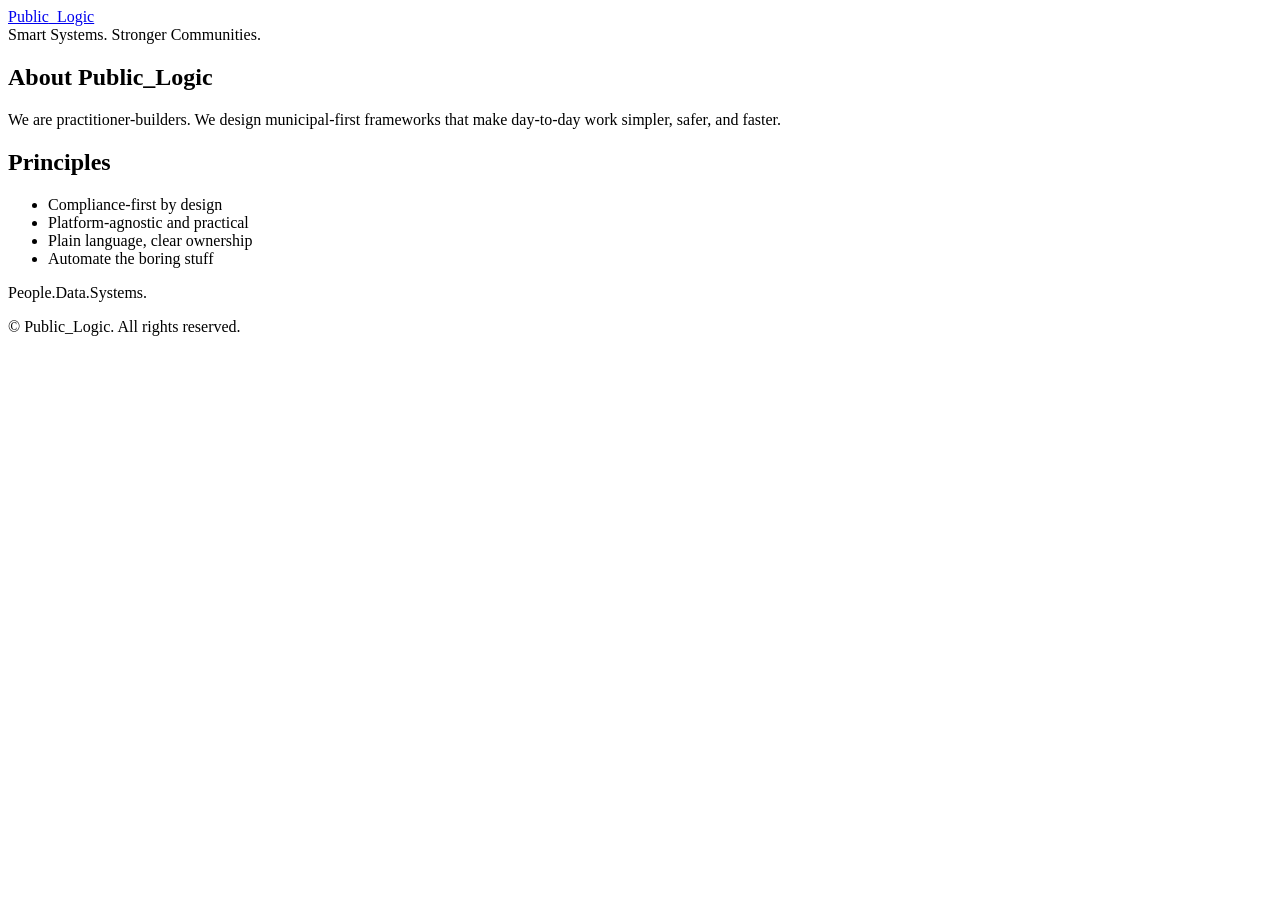
==== about.html @ 9dace274 "Add files via upload" ====
<!DOCTYPE html>
<html lang="en">
<head>
  <meta charset="utf-8"/>
  <meta name="viewport" content="width=device-width, initial-scale=1"/>
  <title>About — Public_Logic</title>
  <link rel="stylesheet" href="css/style.css">
</head>
<body>
<header role="banner">
  <div class="container wrap">
    <a class="brand" href="index.html" aria-label="Public Logic home">Public<span class="brand-underscore">_</span>Logic</a>
    <div class="strap">Smart Systems. Stronger Communities.</div>
  </div>
</header>

<main class="container">
  <section class="section">
    <h2>About Public_Logic</h2>
    <p class="lead">We are practitioner-builders. We design municipal-first frameworks that make day-to-day work simpler, safer, and faster.</p>
  </section>
  <section class="section">
    <h2>Principles</h2>
    <ul>
      <li>Compliance-first by design</li>
      <li>Platform-agnostic and practical</li>
      <li>Plain language, clear ownership</li>
      <li>Automate the boring stuff</li>
    </ul>
  </section>
</main>

<footer role="contentinfo">
  <p>People.Data.Systems.</p>
  <p>© <span id="year"></span> Public_Logic. All rights reserved.</p>
</footer>
<script src="js/main.js"></script>
</body>
</html>
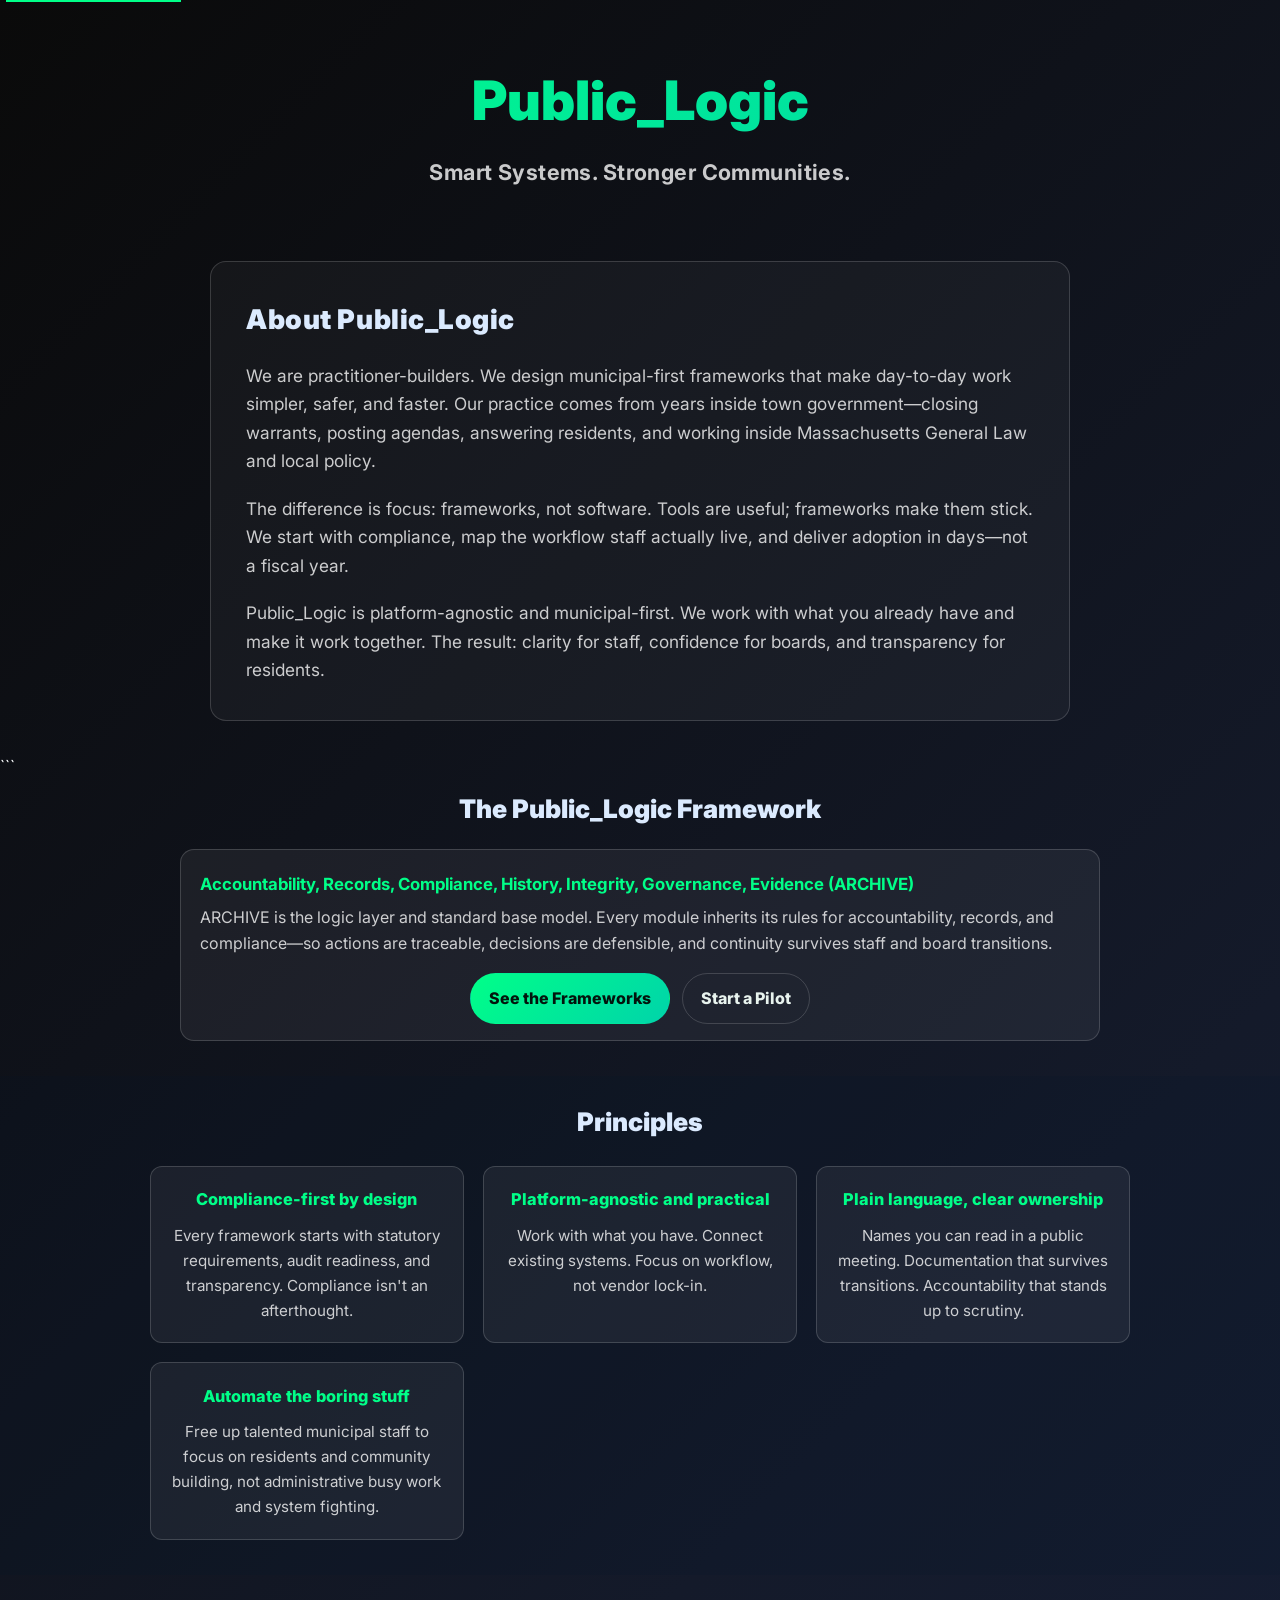
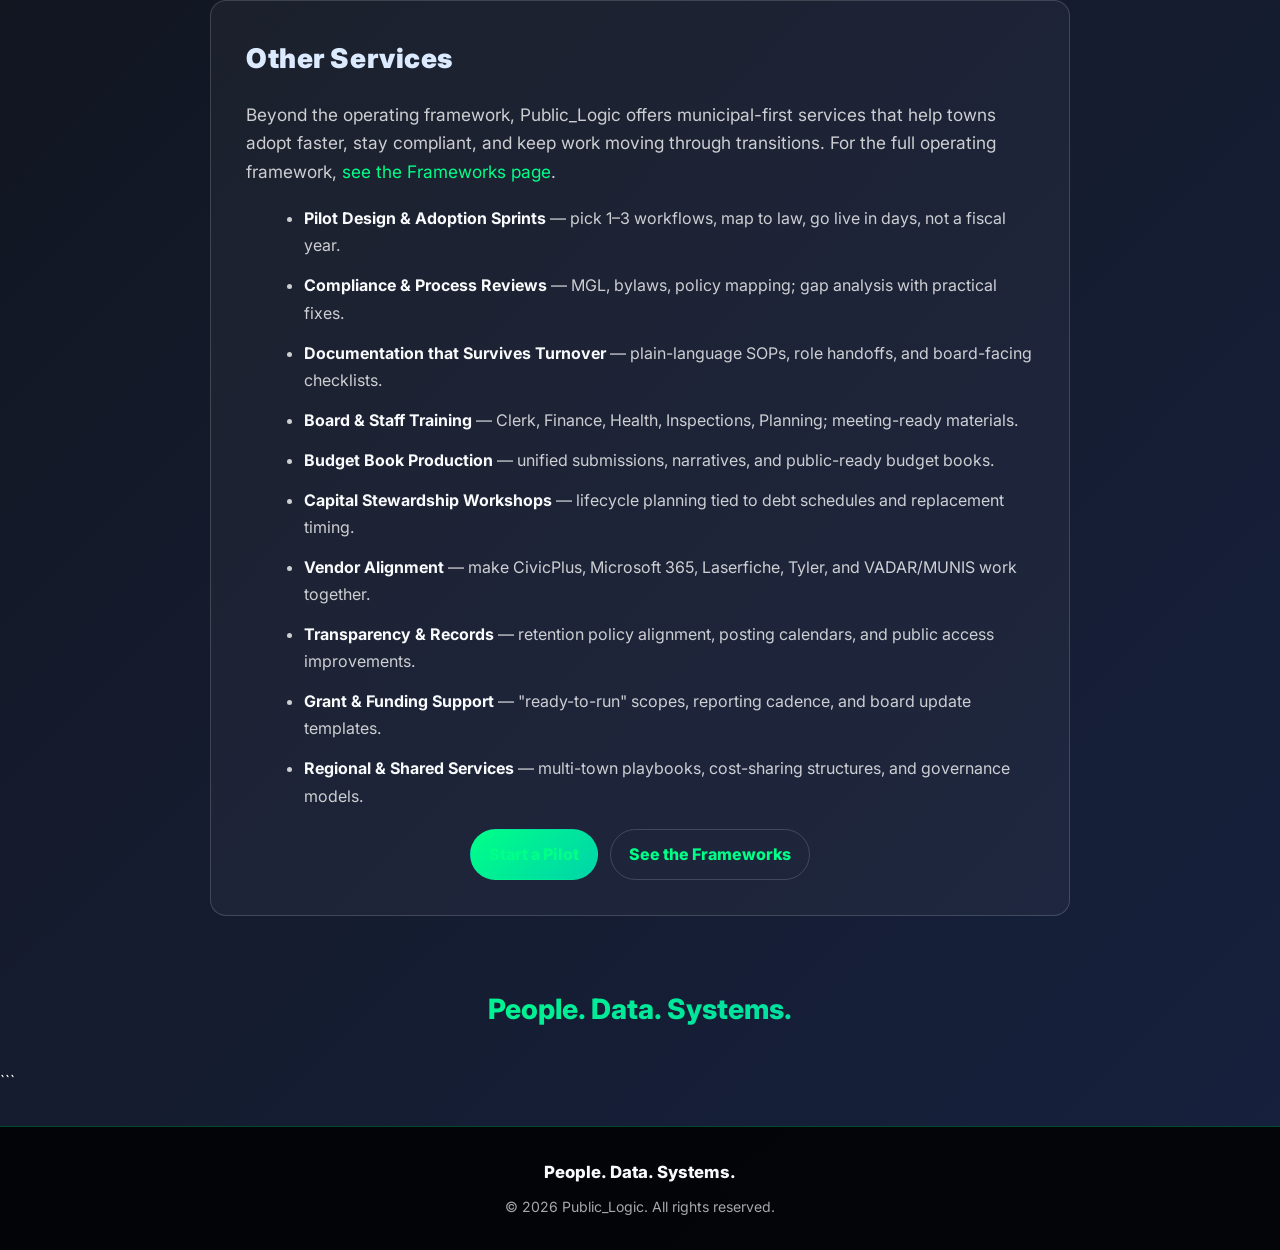
==== commit ef138b5b: "Update about.html" ====
--- a/about.html
+++ b/about.html
@@ -1,39 +1,315 @@
 <!DOCTYPE html>
+
 <html lang="en">
 <head>
   <meta charset="utf-8"/>
   <meta name="viewport" content="width=device-width, initial-scale=1"/>
-  <title>About — Public_Logic</title>
-  <link rel="stylesheet" href="css/style.css">
+  <title>About Public_Logic — Municipal-First Frameworks for Town Government</title>
+
+  <!-- SEO -->
+
+  <meta name="description" content="Public_Logic is a municipal-first framework practice. Practitioner-builders who design compliance-forward operating frameworks so staff, boards, and residents get clarity—implemented in days, not years."/>
+  <meta name="keywords" content="municipal frameworks, town government, compliance, clerk, warrants, budget, capital planning, meetings, inspections, health, parks, retention"/>
+  <meta name="author" content="Public_Logic"/>
+  <meta name="robots" content="index, follow"/>
+
+  <!-- Open Graph -->
+
+  <meta property="og:type" content="website"/>
+  <meta property="og:title" content="Public_Logic — Smart Systems. Stronger Communities."/>
+  <meta property="og:description" content="Practitioner-built, municipal-first frameworks that make day-to-day work simpler, safer, and faster."/>
+  <meta property="og:url" content="https://publiclogic.org/about.html"/>
+  <meta property="og:image" content="https://publiclogic.org/assets/og-publiclogic.png"/>
+  <meta property="og:image:alt" content="Public_Logic: Smart Systems. Stronger Communities."/>
+
+  <!-- Canonical -->
+
+  <link rel="canonical" href="https://publiclogic.org/about.html"/>
+
+  <!-- Fonts & Styles -->
+
+  <link rel="preconnect" href="https://fonts.googleapis.com" crossorigin>
+  <link rel="preconnect" href="https://fonts.gstatic.com" crossorigin>
+  <link href="https://fonts.googleapis.com/css2?family=Inter:wght@400;600;800;900&display=swap" rel="stylesheet"/>
+
+  <!-- Structured Data -->
+
+  <script type="application/ld+json">
+  {
+    "@context":"https://schema.org",
+    "@type":"Organization",
+    "name":"Public_Logic",
+    "url":"https://publiclogic.org",
+    "description":"Municipal-first framework practice delivering compliance-forward operating frameworks for towns.",
+    "logo":"https://publiclogic.org/assets/logo-publiclogic.png",
+    "founder": {"@type": "Person", "name": "Nathan"},
+    "areaServed": {"@type": "Country", "name": "United States"},
+    "serviceType": "Municipal Government Frameworks"
+  }
+  </script>
+
+  <style>
+    :root{
+      --pl-green:#00ff88;
+      --pl-light:#f8fafc;
+      --grad:linear-gradient(135deg,#00ff88 0%,#00d4aa 100%);
+      --glass:rgba(255,255,255,.06);
+      --border:rgba(255,255,255,.16);
+      --muted:rgba(255,255,255,.78);
+      --card:rgba(255,255,255,.04);
+    }
+
+    *{box-sizing:border-box}
+    html:focus-within{scroll-behavior:smooth}
+    body{
+      margin:0;
+      font-family:'Inter',system-ui,-apple-system,Segoe UI,Roboto,sans-serif;
+      background:linear-gradient(135deg,#0a0a0a,#141a2a 55%,#16213e);
+      color:var(--pl-light);
+      line-height:1.65;
+      text-rendering:optimizeLegibility;
+    }
+    .container{max-width:1080px;margin:0 auto;padding:0 18px}
+
+    /* Hero */
+    .hero{padding:3.5rem 1rem 2rem;text-align:center}
+    .hero h1{
+      font-size:clamp(1.9rem,6.5vw,3.4rem);font-weight:900;margin:0 0 .6rem;
+      background:var(--grad);-webkit-background-clip:text;-webkit-text-fill-color:transparent
+    }
+    .hero-tagline{
+      font-size:clamp(1.1rem,3vw,1.35rem);font-weight:700;margin:0 0 1.2rem;
+      color:var(--muted);letter-spacing:.02em
+    }
+
+    /* About */
+    .about{padding:1.2rem 1rem 2rem}
+    .about-content{
+      max-width:860px;margin:0 auto;
+      background:var(--card);border:1px solid var(--border);
+      border-radius:16px;padding:2.2rem
+    }
+    .about h2{
+      font-size:1.7rem;font-weight:900;margin:0 0 1.2rem;color:#dbeafe;letter-spacing:.02em
+    }
+    .about p{font-size:1.08rem;color:var(--muted);margin:0 0 1.2rem}
+    .about p:last-child{margin-bottom:0}
+
+    /* Framework summary */
+    .framework{padding:.5rem 1rem 2.2rem}
+    .framework h2{font-size:1.6rem;font-weight:900;color:#dbeafe;text-align:center;margin:0 0 1.2rem}
+    .arch-card{
+      max-width:920px;margin:0 auto;background:var(--glass);border:1px solid var(--border);
+      border-radius:14px;padding:1.2rem 1.2rem 1rem
+    }
+    .arch-card h3{margin:.1rem 0 .35rem;font-size:1.05rem;color:var(--pl-green)}
+    .arch-card p{margin:.2rem 0;color:var(--muted)}
+    .cta-row{display:flex;gap:.8rem;justify-content:center;flex-wrap:wrap;margin-top:1rem}
+    .btn{
+      border:1px solid var(--border);border-radius:999px;
+      padding:.7rem 1.1rem;font-weight:800;color:#e8f3ee;text-decoration:none;
+      display:inline-flex;align-items:center;gap:.5rem;
+      transition:all 0.3s ease;
+    }
+    .btn-primary{background:var(--grad);color:#03140d;border-color:transparent}
+    .btn:hover{
+      border-color:rgba(0,255,136,.5);
+      transform:translateY(-1px);
+    }
+    .btn-primary:hover{
+      box-shadow:0 4px 15px rgba(0,255,136,.25);
+    }
+
+    /* Principles */
+    .principles{padding:1.6rem 1rem 2.2rem;background:rgba(0,20,40,.15)}
+    .principles h2{text-align:center;font-size:1.6rem;font-weight:900;margin:0 0 1.4rem;color:#dbeafe}
+    .principles-grid{
+      display:grid;grid-template-columns:repeat(auto-fit,minmax(240px,1fr));
+      gap:1.2rem;max-width:980px;margin:0 auto
+    }
+    .principle{
+      background:var(--glass);border:1px solid var(--border);border-radius:12px;padding:1.2rem;text-align:center;
+      transition:all 0.3s ease;
+    }
+    .principle:hover{
+      transform:translateY(-2px);
+      border-color:rgba(0,255,136,.3);
+    }
+    .principle h3{font-size:1.02rem;font-weight:800;margin:0 0 .6rem;color:var(--pl-green)}
+    .principle p{margin:0;color:var(--muted);font-size:.95rem}
+
+    /* Services */
+    .services{padding:1.6rem 1rem 2.2rem}
+    .services .about-content{max-width:860px}
+    .services ul{margin:0 0 1.2rem 1.1rem;line-height:1.7}
+    .services li{margin-bottom:.8rem;color:var(--muted)}
+    .services strong{color:var(--pl-light)}
+    .services a{color:var(--pl-green);text-decoration:none}
+    .services a:hover{text-decoration:underline}
+
+    /* Mission */
+    .mission{padding:2.2rem 1rem;text-align:center}
+    .mission-text{
+      font-size:clamp(1.15rem,4vw,1.75rem);font-weight:800;max-width:680px;margin:0 auto;
+      background:var(--grad);-webkit-background-clip:text;-webkit-text-fill-color:transparent
+    }
+
+    /* Footer */
+    footer{
+      background:rgba(0,0,0,.85);border-top:1px solid rgba(0,255,136,.28);
+      text-align:center;padding:2rem 1rem;margin-top:2rem
+    }
+    .footer-brand{font-weight:800;margin-bottom:.5rem;font-size:1.05rem}
+    .footer-legal{font-size:.88rem;color:rgba(255,255,255,.65);margin-top:.4rem}
+
+    @media (max-width:720px){
+      .about-content{padding:1.6rem}
+      .principles-grid{grid-template-columns:1fr}
+      .cta-row{flex-direction:column;align-items:center}
+    }
+
+    /* Skip link for accessibility */
+    .skip-link{
+      position:absolute;top:-40px;left:6px;
+      background:var(--pl-green);color:#03140d;
+      padding:8px;text-decoration:none;font-weight:700;
+      transition:top 0.3s;z-index:9999;
+    }
+    .skip-link:focus{top:6px}
+  </style>
+
 </head>
+
 <body>
-<header role="banner">
-  <div class="container wrap">
-    <a class="brand" href="index.html" aria-label="Public Logic home">Public<span class="brand-underscore">_</span>Logic</a>
-    <div class="strap">Smart Systems. Stronger Communities.</div>
+  <!-- Skip link for accessibility -->
+  <a href="#main" class="skip-link">Skip to main content</a>
+
+  <!-- About page hero -->
+
+  <section class="hero" aria-labelledby="about-hero">
+    <div class="container">
+      <h1 id="about-hero">Public_Logic</h1>
+      <p class="hero-tagline">Smart Systems. Stronger Communities.</p>
+    </div>
+  </section>
+
+  <main id="main" tabindex="-1">
+    <!-- About -->
+    <section class="about" aria-labelledby="about-title">
+      <div class="container">
+        <div class="about-content">
+          <h2 id="about-title">About Public_Logic</h2>
+          <p>
+            We are practitioner-builders. We design municipal-first frameworks that make day-to-day work simpler, safer, and faster.
+            Our practice comes from years inside town government—closing warrants, posting agendas, answering residents, and working inside Massachusetts General Law and local policy.
+          </p>
+          <p>
+            The difference is focus: frameworks, not software. Tools are useful; frameworks make them stick. We start with compliance, map the workflow staff actually live, and deliver adoption in days—not a fiscal year.
+          </p>
+          <p>
+            Public_Logic is platform-agnostic and municipal-first. We work with what you already have and make it work together. The result: clarity for staff, confidence for boards, and transparency for residents.
+          </p>
+        </div>
+      </div>
+    </section>
+
+```
+<!-- Framework summary -->
+<section id="framework" class="framework" aria-labelledby="framework-title">
+  <div class="container">
+    <h2 id="framework-title">The Public_Logic Framework</h2>
+
+    <div class="arch-card" aria-labelledby="archive-title">
+      <h3 id="archive-title">Accountability, Records, Compliance, History, Integrity, Governance, Evidence (ARCHIVE)</h3>
+      <p>
+        ARCHIVE is the logic layer and standard base model. Every module inherits its rules for accountability, records, and compliance—so actions are traceable, decisions are defensible, and continuity survives staff and board transitions.
+      </p>
+      <div class="cta-row" role="group" aria-label="Framework actions">
+        <a class="btn btn-primary" href="framework.html">See the Frameworks</a>
+        <a class="btn" href="contact.html">Start a Pilot</a>
+      </div>
+    </div>
   </div>
-</header>
-
-<main class="container">
-  <section class="section">
-    <h2>About Public_Logic</h2>
-    <p class="lead">We are practitioner-builders. We design municipal-first frameworks that make day-to-day work simpler, safer, and faster.</p>
-  </section>
-  <section class="section">
-    <h2>Principles</h2>
-    <ul>
-      <li>Compliance-first by design</li>
-      <li>Platform-agnostic and practical</li>
-      <li>Plain language, clear ownership</li>
-      <li>Automate the boring stuff</li>
-    </ul>
-  </section>
-</main>
-
-<footer role="contentinfo">
-  <p>People.Data.Systems.</p>
-  <p>© <span id="year"></span> Public_Logic. All rights reserved.</p>
-</footer>
-<script src="js/main.js"></script>
+</section>
+
+<!-- Principles -->
+<section class="principles" aria-labelledby="principles-title">
+  <div class="container">
+    <h2 id="principles-title">Principles</h2>
+    <div class="principles-grid">
+      <div class="principle">
+        <h3>Compliance-first by design</h3>
+        <p>Every framework starts with statutory requirements, audit readiness, and transparency. Compliance isn't an afterthought.</p>
+      </div>
+      <div class="principle">
+        <h3>Platform-agnostic and practical</h3>
+        <p>Work with what you have. Connect existing systems. Focus on workflow, not vendor lock-in.</p>
+      </div>
+      <div class="principle">
+        <h3>Plain language, clear ownership</h3>
+        <p>Names you can read in a public meeting. Documentation that survives transitions. Accountability that stands up to scrutiny.</p>
+      </div>
+      <div class="principle">
+        <h3>Automate the boring stuff</h3>
+        <p>Free up talented municipal staff to focus on residents and community building, not administrative busy work and system fighting.</p>
+      </div>
+    </div>
+  </div>
+</section>
+
+<!-- Services -->
+<section class="services about" aria-labelledby="services-title">
+  <div class="container">
+    <div class="about-content">
+      <h2 id="services-title">Other Services</h2>
+      <p>
+        Beyond the operating framework, Public_Logic offers municipal-first services that help towns adopt faster, stay compliant, and keep work moving through transitions.
+        For the full operating framework, <a href="framework.html">see the Frameworks page</a>.
+      </p>
+
+      <ul>
+        <li><strong>Pilot Design & Adoption Sprints</strong> — pick 1–3 workflows, map to law, go live in days, not a fiscal year.</li>
+        <li><strong>Compliance & Process Reviews</strong> — MGL, bylaws, policy mapping; gap analysis with practical fixes.</li>
+        <li><strong>Documentation that Survives Turnover</strong> — plain-language SOPs, role handoffs, and board-facing checklists.</li>
+        <li><strong>Board & Staff Training</strong> — Clerk, Finance, Health, Inspections, Planning; meeting-ready materials.</li>
+        <li><strong>Budget Book Production</strong> — unified submissions, narratives, and public-ready budget books.</li>
+        <li><strong>Capital Stewardship Workshops</strong> — lifecycle planning tied to debt schedules and replacement timing.</li>
+        <li><strong>Vendor Alignment</strong> — make CivicPlus, Microsoft 365, Laserfiche, Tyler, and VADAR/MUNIS work together.</li>
+        <li><strong>Transparency & Records</strong> — retention policy alignment, posting calendars, and public access improvements.</li>
+        <li><strong>Grant & Funding Support</strong> — "ready-to-run" scopes, reporting cadence, and board update templates.</li>
+        <li><strong>Regional & Shared Services</strong> — multi-town playbooks, cost-sharing structures, and governance models.</li>
+      </ul>
+
+      <div class="cta-row" role="group" aria-label="Services actions">
+        <a class="btn btn-primary" href="contact.html">Start a Pilot</a>
+        <a class="btn" href="framework.html">See the Frameworks</a>
+      </div>
+    </div>
+  </div>
+</section>
+
+<!-- Mission -->
+<section class="mission" aria-labelledby="mission-title">
+  <div class="container">
+    <h2 id="mission-title" class="sr-only" style="position:absolute;left:-9999px">Mission</h2>
+    <p class="mission-text">People. Data. Systems.</p>
+  </div>
+</section>
+```
+
+  </main>
+
+  <footer role="contentinfo">
+    <div class="container">
+      <div class="footer-brand">People. Data. Systems.</div>
+      <div class="footer-legal">© <span id="year"></span> Public_Logic. All rights reserved.</div>
+    </div>
+  </footer>
+
+  <script>
+    // Year
+    document.getElementById('year').textContent = new Date().getFullYear();
+  </script>
+
 </body>
 </html>
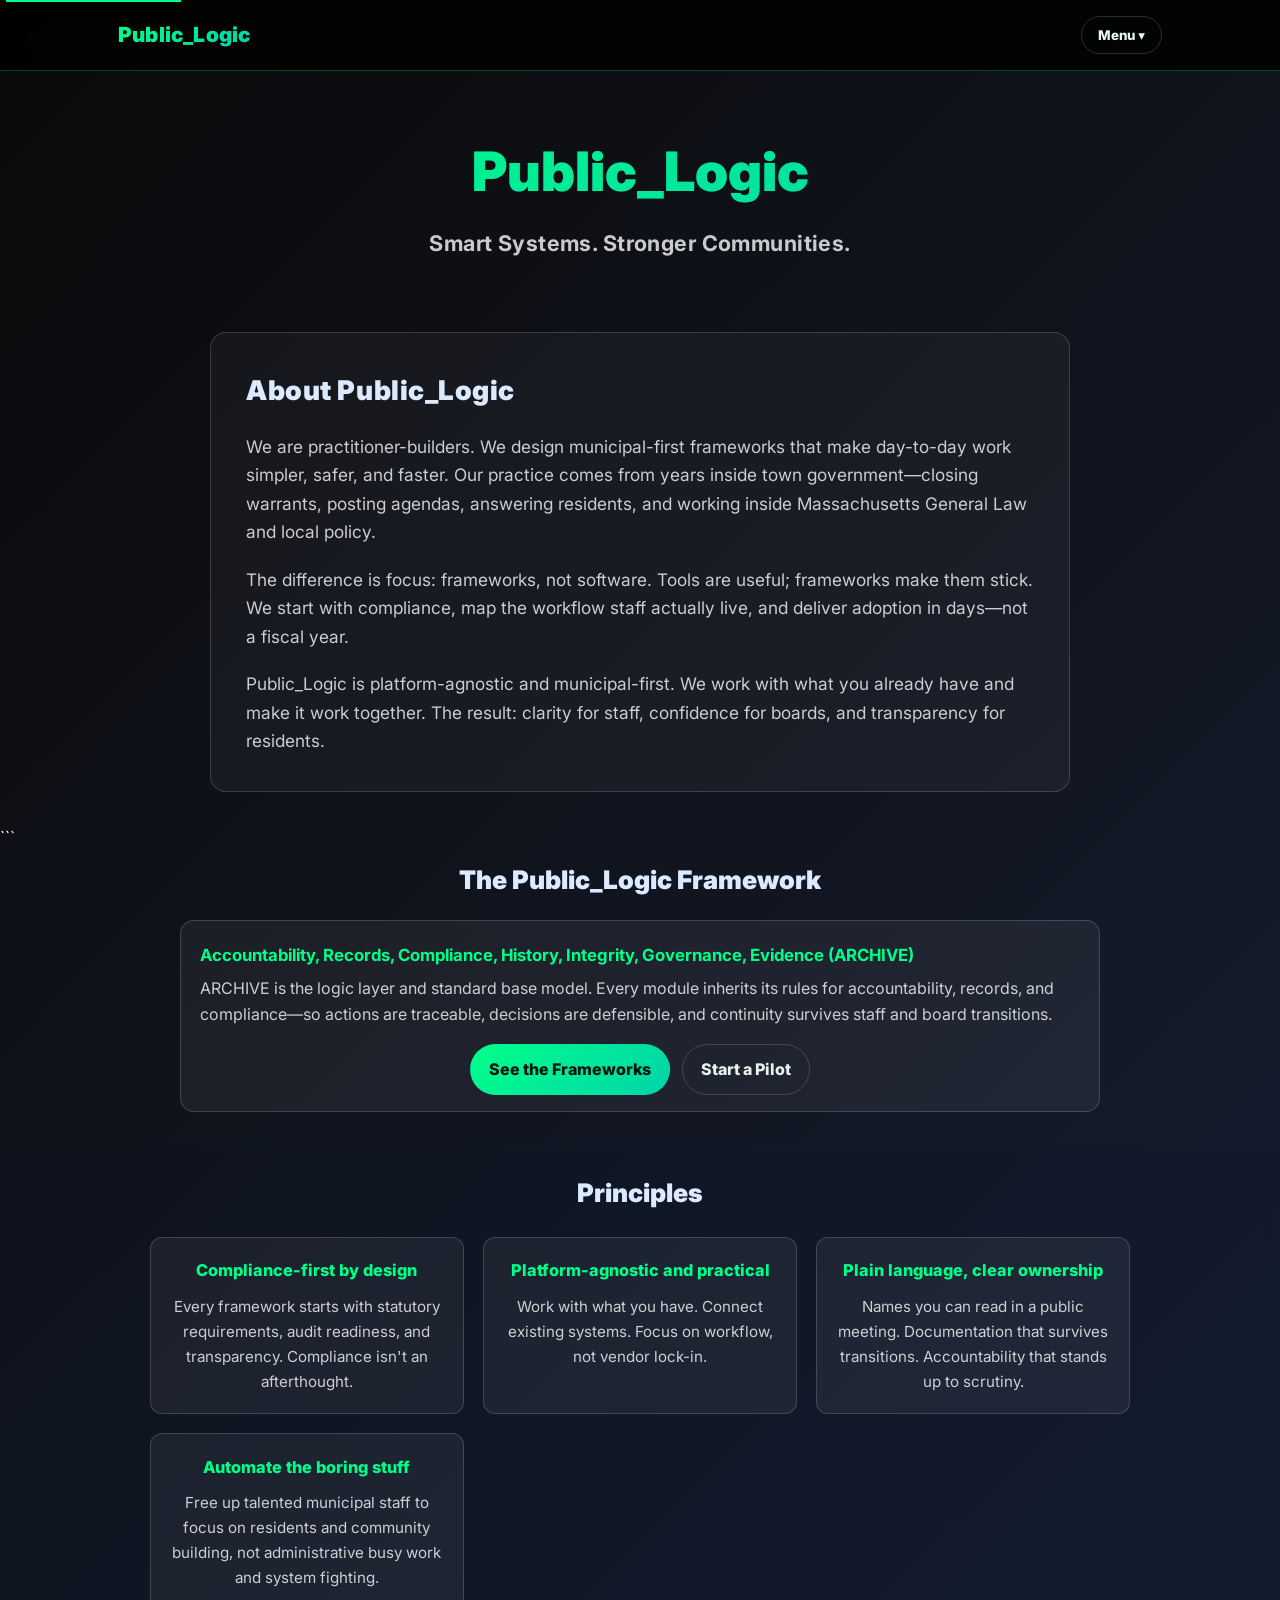
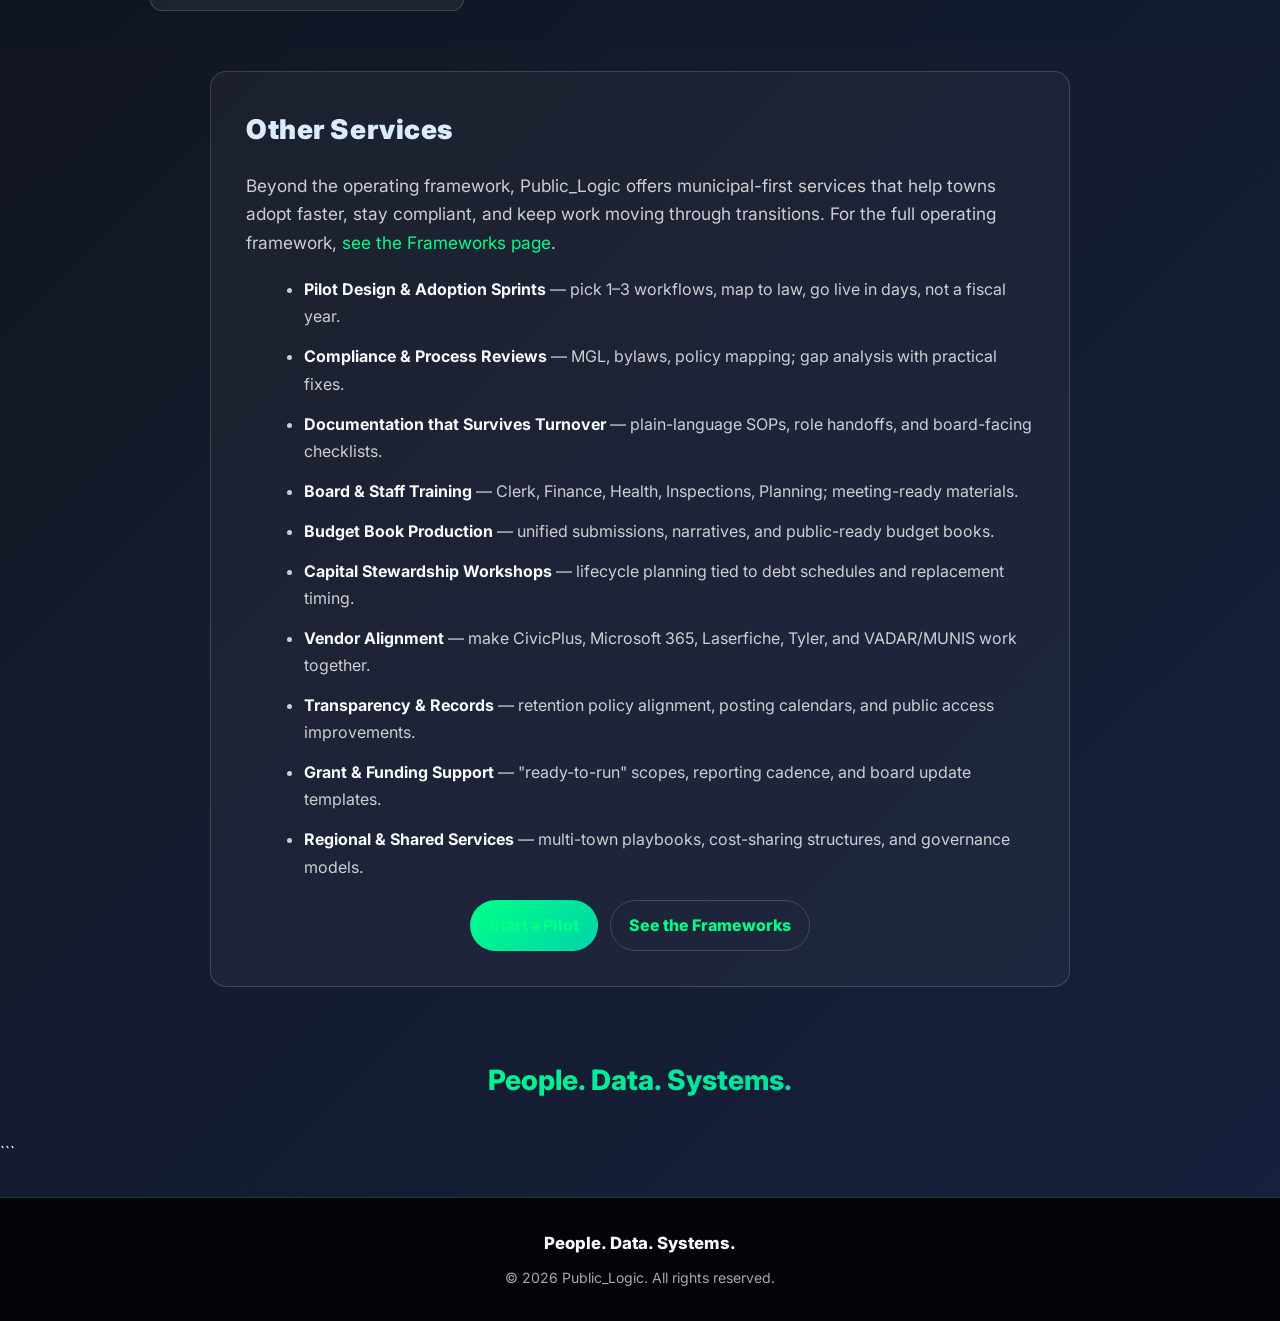
==== commit 34078fef: "Update about.html" ====
--- a/about.html
+++ b/about.html
@@ -71,6 +71,48 @@
     }
     .container{max-width:1080px;margin:0 auto;padding:0 18px}
 
+    /* Header */
+    header{
+      position:sticky;top:0;z-index:1000;
+      background:rgba(0,0,0,.82);
+      border-bottom:1px solid rgba(0,255,136,.28);
+      backdrop-filter:blur(10px)
+    }
+    .header-content{height:70px;display:flex;align-items:center;justify-content:space-between}
+    .brand-wrap{display:flex;align-items:center;gap:.6rem;text-decoration:none}
+    .brand-text{
+      font-weight:900;font-size:1.3rem;letter-spacing:.2px;
+      background:var(--grad);
+      -webkit-background-clip:text;-webkit-text-fill-color:transparent
+    }
+    .underscore{
+      animation:colorCycle 3s ease-in-out infinite;
+    }
+    @keyframes colorCycle{
+      0%,100%{color:#00ff88}
+      25%{color:#00d4aa}
+      50%{color:#ff6b6b}
+      75%{color:#4ecdc4}
+    }
+
+    .menu{position:relative}
+    .menu-btn{
+      background:transparent;color:#e9f9f0;
+      border:1px solid var(--border);border-radius:999px;
+      padding:.6rem 1rem;font-weight:800;cursor:pointer;
+      font-family:inherit;
+    }
+    .menu-btn:hover{border-color:rgba(0,255,136,.5)}
+    .menu-list{
+      position:absolute;right:0;top:110%;min-width:220px;
+      background:rgba(8,12,20,.98);border:1px solid var(--border);
+      border-radius:12px;padding:.4rem;box-shadow:0 14px 30px rgba(0,0,0,.45);display:none
+    }
+    .menu[aria-expanded="true"] .menu-list{display:block}
+    .menu a{display:block;padding:.65rem .75rem;border-radius:8px;color:#e8f3ee;text-decoration:none;font-weight:700}
+    .menu a:hover{background:rgba(255,255,255,.08)}
+    .menu .sep{height:1px;background:rgba(255,255,255,.12);margin:.35rem .25rem}
+
     /* Hero */
     .hero{padding:3.5rem 1rem 2rem;text-align:center}
     .hero h1{
@@ -163,6 +205,7 @@
     .footer-legal{font-size:.88rem;color:rgba(255,255,255,.65);margin-top:.4rem}
 
     @media (max-width:720px){
+      .brand-text{font-size:1.18rem}
       .about-content{padding:1.6rem}
       .principles-grid{grid-template-columns:1fr}
       .cta-row{flex-direction:column;align-items:center}
@@ -183,6 +226,29 @@
 <body>
   <!-- Skip link for accessibility -->
   <a href="#main" class="skip-link">Skip to main content</a>
+
+  <!-- Header -->
+
+  <header>
+    <div class="container">
+      <div class="header-content">
+        <a class="brand-wrap" href="index.html" aria-label="Public_Logic home">
+          <span class="brand-text">Public<span class="underscore">_</span>Logic</span>
+        </a>
+        <nav class="menu" aria-label="Site menu" aria-expanded="false">
+          <button class="menu-btn" aria-haspopup="true" aria-controls="top-menu">Menu ▾</button>
+          <div id="top-menu" class="menu-list" role="menu">
+            <a role="menuitem" href="index.html">Home</a>
+            <div class="sep" aria-hidden="true"></div>
+            <a role="menuitem" href="framework.html">VAULT Framework</a>
+            <a role="menuitem" href="note.html">Field Notes</a>
+            <a role="menuitem" href="about.html">About & Services</a>
+            <a role="menuitem" href="contact.html">Contact</a>
+          </div>
+        </nav>
+      </div>
+    </div>
+  </header>
 
   <!-- About page hero -->
 
@@ -309,6 +375,21 @@
   <script>
     // Year
     document.getElementById('year').textContent = new Date().getFullYear();
+
+    // Dropdown toggle
+    const menu = document.querySelector('.menu');
+    const btn = document.querySelector('.menu-btn');
+    function toggleMenu(force){
+      const expanded = (force !== undefined) ? force : menu.getAttribute('aria-expanded') !== 'true';
+      menu.setAttribute('aria-expanded', expanded ? 'true' : 'false');
+    }
+    btn.addEventListener('click', () => toggleMenu());
+    document.addEventListener('click', (e) => { 
+      if(!menu.contains(e.target)) toggleMenu(false); 
+    });
+    btn.addEventListener('keydown', (e) => { 
+      if(e.key === 'Escape') toggleMenu(false); 
+    });
   </script>
 
 </body>
